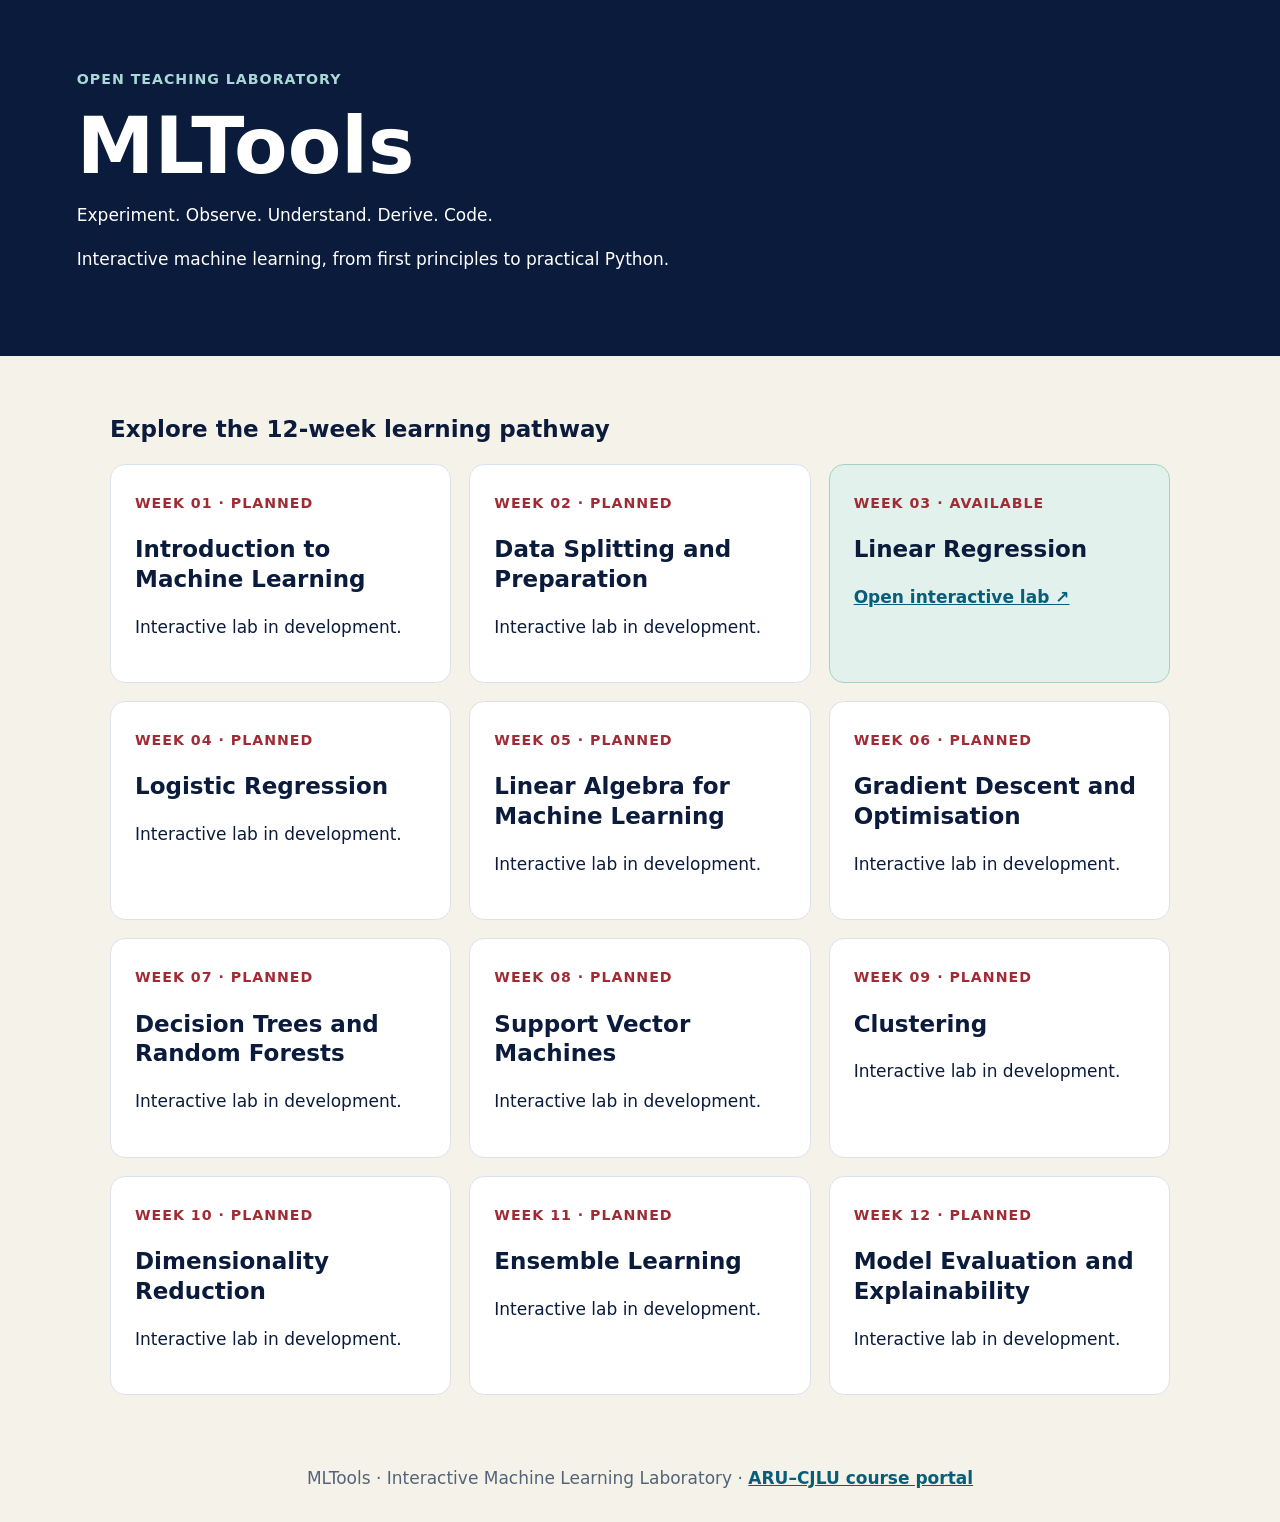
==== index.html @ 70c6faaa "Publish MLTools index.html" ====
<!doctype html><html lang="en"><meta charset="utf-8"><meta name="viewport" content="width=device-width,initial-scale=1"><title>MLTools | Interactive Machine Learning</title><link rel="stylesheet" href="style.css"><header><small style="color:#a9d9d7">OPEN TEACHING LABORATORY</small><h1>MLTools</h1><p>Experiment. Observe. Understand. Derive. Code.</p><p>Interactive machine learning, from first principles to practical Python.</p></header><main><h2>Explore the 12-week learning pathway</h2><div class="grid"><article class=""><small>WEEK 01 · PLANNED</small><h2>Introduction to Machine Learning</h2><p>Interactive lab in development.</p></article><article class=""><small>WEEK 02 · PLANNED</small><h2>Data Splitting and Preparation</h2><p>Interactive lab in development.</p></article><article class="ready"><small>WEEK 03 · AVAILABLE</small><h2>Linear Regression</h2><a href="linear-regression.html">Open interactive lab ↗</a></article><article class=""><small>WEEK 04 · PLANNED</small><h2>Logistic Regression</h2><p>Interactive lab in development.</p></article><article class=""><small>WEEK 05 · PLANNED</small><h2>Linear Algebra for Machine Learning</h2><p>Interactive lab in development.</p></article><article class=""><small>WEEK 06 · PLANNED</small><h2>Gradient Descent and Optimisation</h2><p>Interactive lab in development.</p></article><article class=""><small>WEEK 07 · PLANNED</small><h2>Decision Trees and Random Forests</h2><p>Interactive lab in development.</p></article><article class=""><small>WEEK 08 · PLANNED</small><h2>Support Vector Machines</h2><p>Interactive lab in development.</p></article><article class=""><small>WEEK 09 · PLANNED</small><h2>Clustering</h2><p>Interactive lab in development.</p></article><article class=""><small>WEEK 10 · PLANNED</small><h2>Dimensionality Reduction</h2><p>Interactive lab in development.</p></article><article class=""><small>WEEK 11 · PLANNED</small><h2>Ensemble Learning</h2><p>Interactive lab in development.</p></article><article class=""><small>WEEK 12 · PLANNED</small><h2>Model Evaluation and Explainability</h2><p>Interactive lab in development.</p></article></div></main><footer>MLTools · Interactive Machine Learning Laboratory · <a href="https://kirtiprakash.github.io/aru-cjlu-ai-2026/modules/advanced-machine-learning.html">ARU–CJLU course portal</a></footer></html>
---- style.css ----
*{box-sizing:border-box}body{margin:0;background:#f5f2e9;color:#0b1b3c;font:17px/1.6 system-ui,sans-serif}header{background:#0b1b3c;color:white;padding:65px max(6vw,20px)}h1{font-size:clamp(40px,7vw,78px);line-height:1;margin:15px 0}main{max-width:1100px;margin:auto;padding:40px 20px}.grid{display:grid;grid-template-columns:repeat(auto-fit,minmax(260px,1fr));gap:18px}article{background:white;border:1px solid #dce2ea;border-radius:15px;padding:24px}small{color:#a12b35;font-weight:bold;letter-spacing:1px}a{color:#075e78;font-weight:700}header a{color:white}h2{font-size:23px;line-height:1.3}footer{padding:30px;text-align:center;color:#53647a} .ready{background:#e3f1ed;border-color:#a7d0c3}
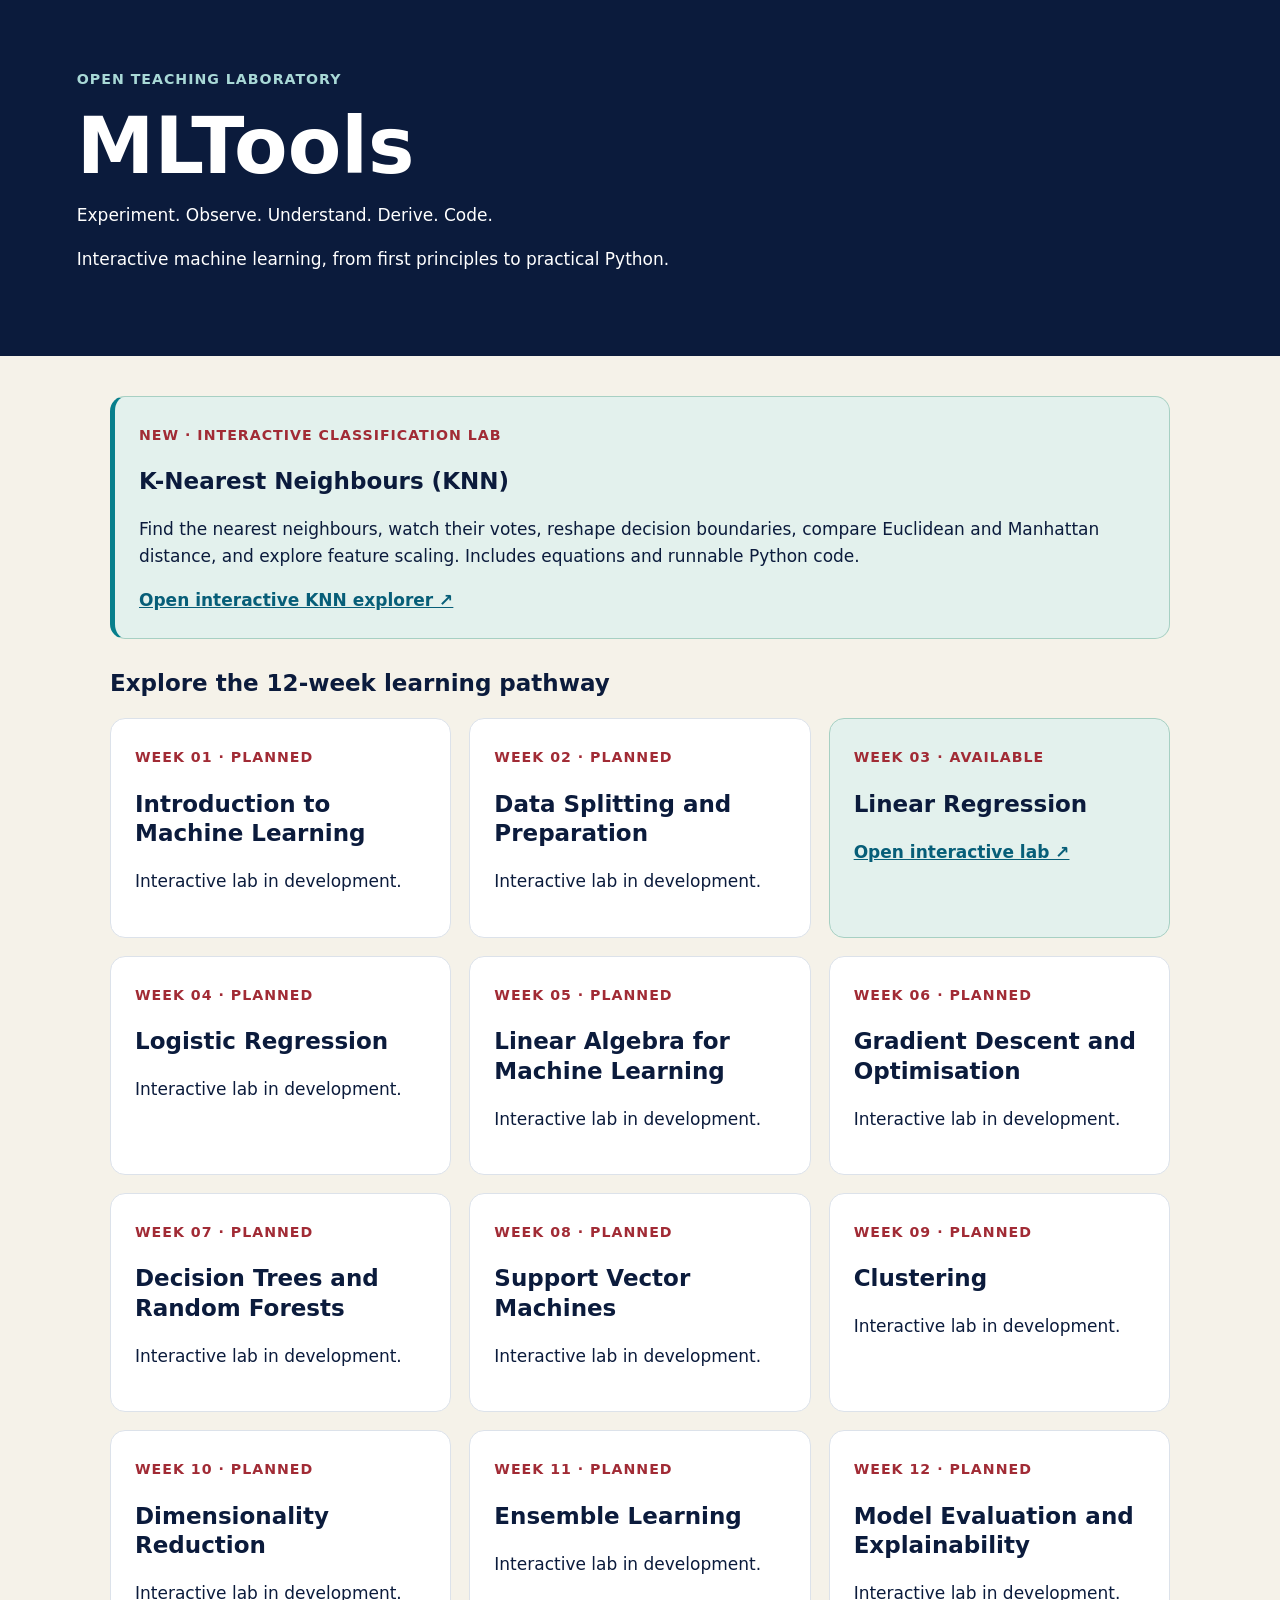
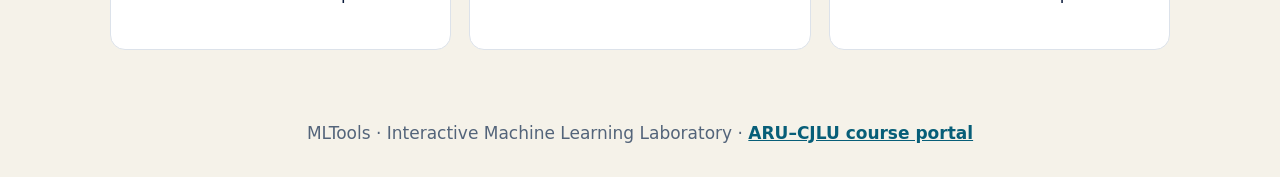
==== commit 1546066d: "Feature KNN explorer on MLTools homepage" ====
--- a/index.html
+++ b/index.html
@@ -1 +1 @@
-<!doctype html><html lang="en"><meta charset="utf-8"><meta name="viewport" content="width=device-width,initial-scale=1"><title>MLTools | Interactive Machine Learning</title><link rel="stylesheet" href="style.css"><header><small style="color:#a9d9d7">OPEN TEACHING LABORATORY</small><h1>MLTools</h1><p>Experiment. Observe. Understand. Derive. Code.</p><p>Interactive machine learning, from first principles to practical Python.</p></header><main><h2>Explore the 12-week learning pathway</h2><div class="grid"><article class=""><small>WEEK 01 · PLANNED</small><h2>Introduction to Machine Learning</h2><p>Interactive lab in development.</p></article><article class=""><small>WEEK 02 · PLANNED</small><h2>Data Splitting and Preparation</h2><p>Interactive lab in development.</p></article><article class="ready"><small>WEEK 03 · AVAILABLE</small><h2>Linear Regression</h2><a href="linear-regression.html">Open interactive lab ↗</a></article><article class=""><small>WEEK 04 · PLANNED</small><h2>Logistic Regression</h2><p>Interactive lab in development.</p></article><article class=""><small>WEEK 05 · PLANNED</small><h2>Linear Algebra for Machine Learning</h2><p>Interactive lab in development.</p></article><article class=""><small>WEEK 06 · PLANNED</small><h2>Gradient Descent and Optimisation</h2><p>Interactive lab in development.</p></article><article class=""><small>WEEK 07 · PLANNED</small><h2>Decision Trees and Random Forests</h2><p>Interactive lab in development.</p></article><article class=""><small>WEEK 08 · PLANNED</small><h2>Support Vector Machines</h2><p>Interactive lab in development.</p></article><article class=""><small>WEEK 09 · PLANNED</small><h2>Clustering</h2><p>Interactive lab in development.</p></article><article class=""><small>WEEK 10 · PLANNED</small><h2>Dimensionality Reduction</h2><p>Interactive lab in development.</p></article><article class=""><small>WEEK 11 · PLANNED</small><h2>Ensemble Learning</h2><p>Interactive lab in development.</p></article><article class=""><small>WEEK 12 · PLANNED</small><h2>Model Evaluation and Explainability</h2><p>Interactive lab in development.</p></article></div></main><footer>MLTools · Interactive Machine Learning Laboratory · <a href="https://kirtiprakash.github.io/aru-cjlu-ai-2026/modules/advanced-machine-learning.html">ARU–CJLU course portal</a></footer></html>+<!doctype html><html lang="en"><meta charset="utf-8"><meta name="viewport" content="width=device-width,initial-scale=1"><title>MLTools | Interactive Machine Learning</title><link rel="stylesheet" href="style.css"><header><small style="color:#a9d9d7">OPEN TEACHING LABORATORY</small><h1>MLTools</h1><p>Experiment. Observe. Understand. Derive. Code.</p><p>Interactive machine learning, from first principles to practical Python.</p></header><main><div class="grid" style="margin:0 0 30px"><article class="ready" style="border-left:5px solid #087f8c"><small>NEW · INTERACTIVE CLASSIFICATION LAB</small><h2>K-Nearest Neighbours (KNN)</h2><p>Find the nearest neighbours, watch their votes, reshape decision boundaries, compare Euclidean and Manhattan distance, and explore feature scaling. Includes equations and runnable Python code.</p><a href="knn.html">Open interactive KNN explorer ↗</a></article></div><h2>Explore the 12-week learning pathway</h2><div class="grid"><article class=""><small>WEEK 01 · PLANNED</small><h2>Introduction to Machine Learning</h2><p>Interactive lab in development.</p></article><article class=""><small>WEEK 02 · PLANNED</small><h2>Data Splitting and Preparation</h2><p>Interactive lab in development.</p></article><article class="ready"><small>WEEK 03 · AVAILABLE</small><h2>Linear Regression</h2><a href="linear-regression.html">Open interactive lab ↗</a></article><article class=""><small>WEEK 04 · PLANNED</small><h2>Logistic Regression</h2><p>Interactive lab in development.</p></article><article class=""><small>WEEK 05 · PLANNED</small><h2>Linear Algebra for Machine Learning</h2><p>Interactive lab in development.</p></article><article class=""><small>WEEK 06 · PLANNED</small><h2>Gradient Descent and Optimisation</h2><p>Interactive lab in development.</p></article><article class=""><small>WEEK 07 · PLANNED</small><h2>Decision Trees and Random Forests</h2><p>Interactive lab in development.</p></article><article class=""><small>WEEK 08 · PLANNED</small><h2>Support Vector Machines</h2><p>Interactive lab in development.</p></article><article class=""><small>WEEK 09 · PLANNED</small><h2>Clustering</h2><p>Interactive lab in development.</p></article><article class=""><small>WEEK 10 · PLANNED</small><h2>Dimensionality Reduction</h2><p>Interactive lab in development.</p></article><article class=""><small>WEEK 11 · PLANNED</small><h2>Ensemble Learning</h2><p>Interactive lab in development.</p></article><article class=""><small>WEEK 12 · PLANNED</small><h2>Model Evaluation and Explainability</h2><p>Interactive lab in development.</p></article></div></main><footer>MLTools · Interactive Machine Learning Laboratory · <a href="https://kirtiprakash.github.io/aru-cjlu-ai-2026/modules/advanced-machine-learning.html">ARU–CJLU course portal</a></footer></html>
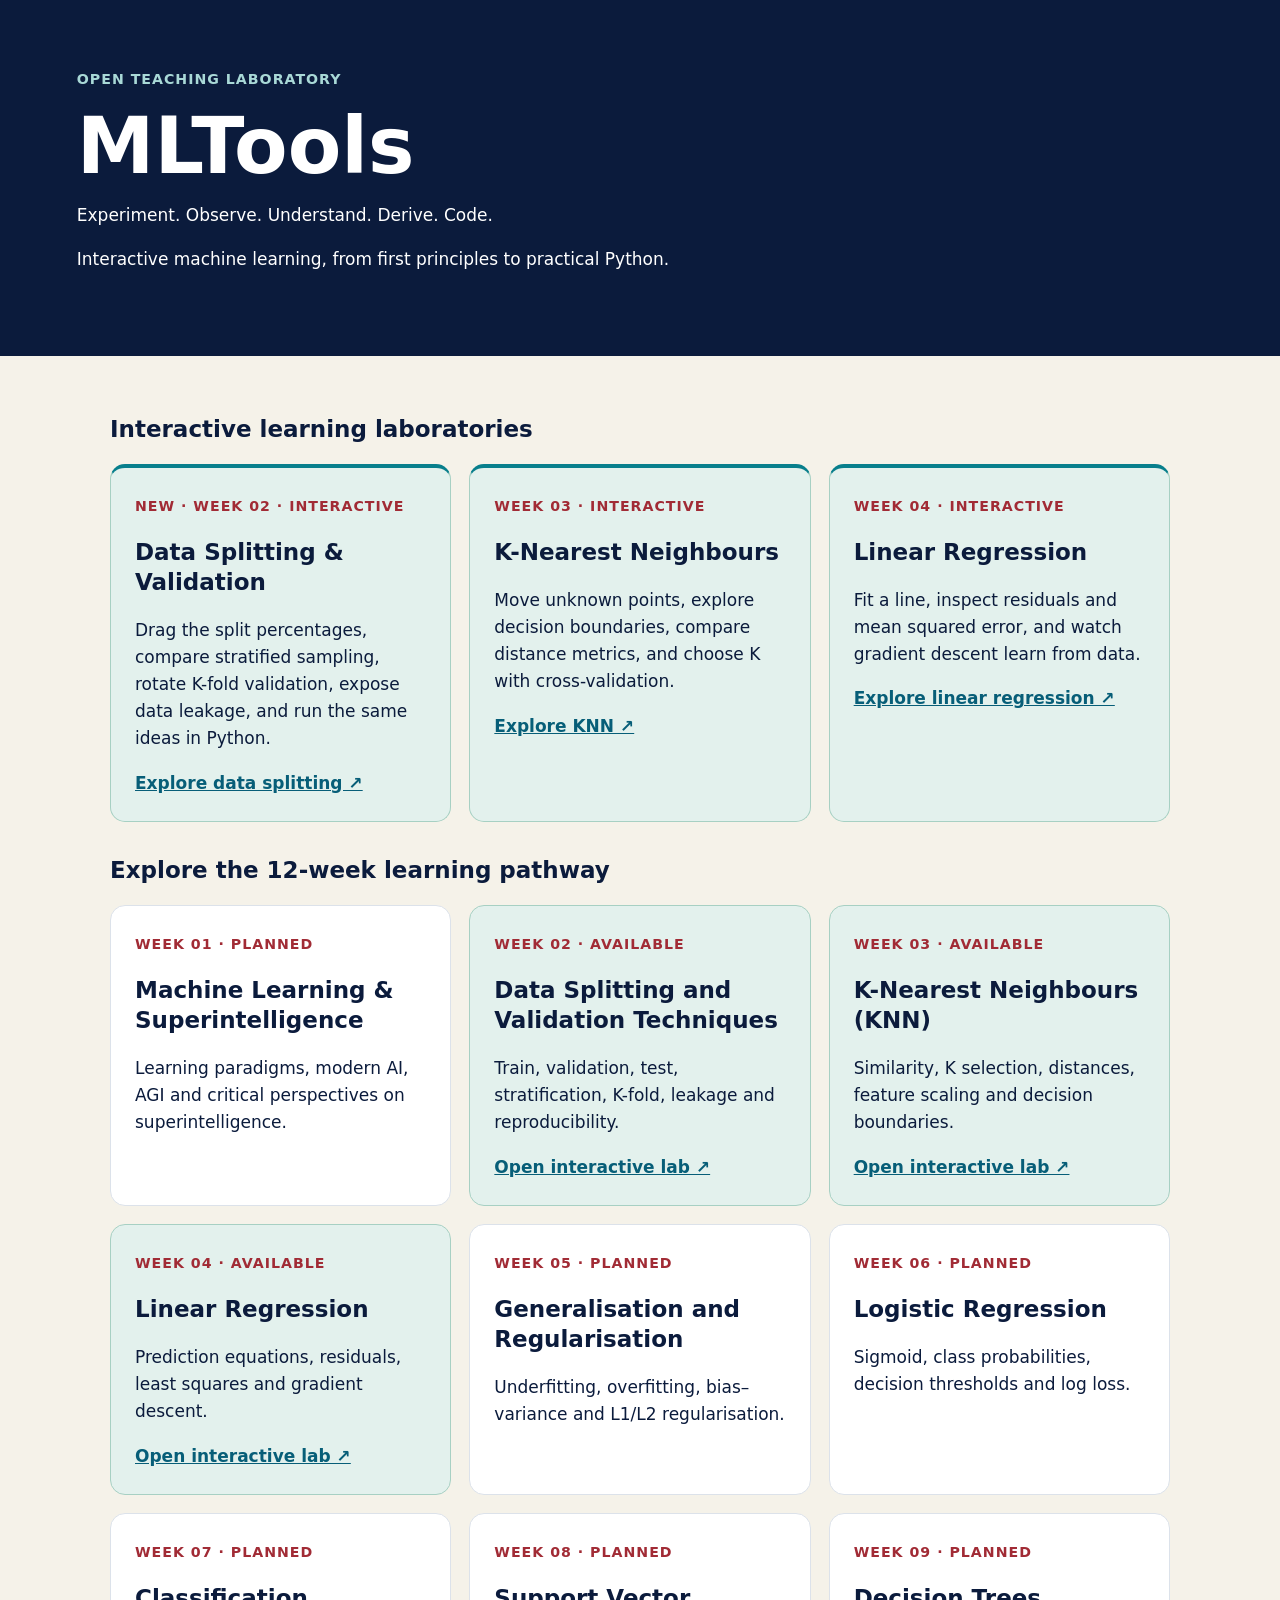
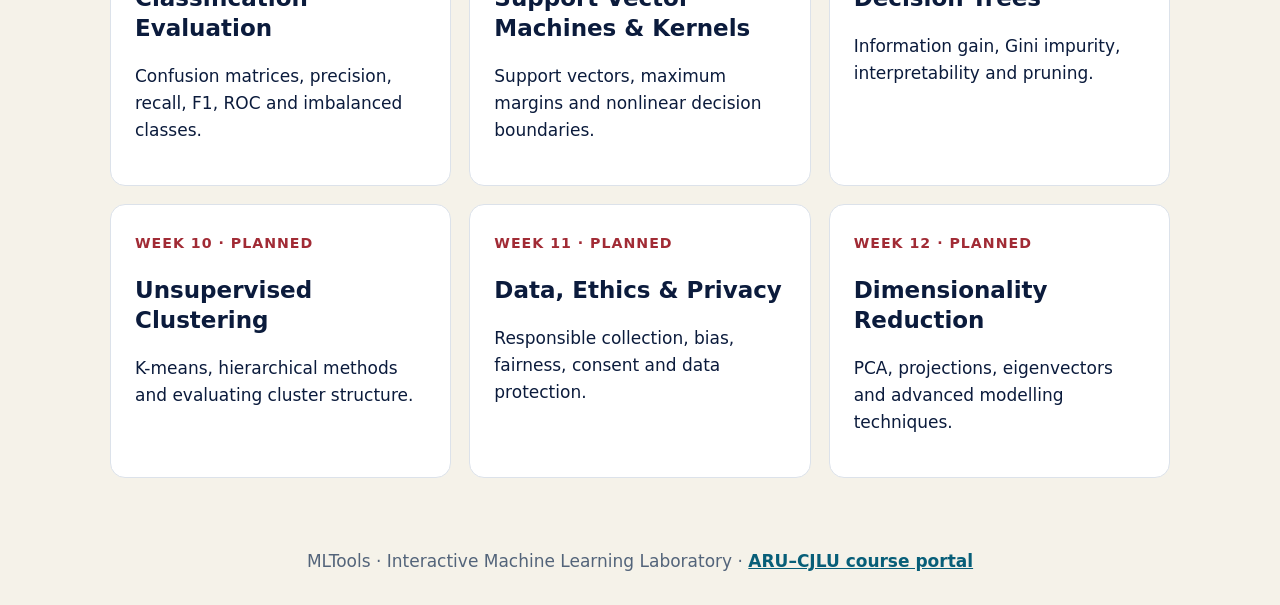
==== commit 829c94a8: "Feature data splitting lab and align MLTools pathway with revised 12-week course" ====
--- a/index.html
+++ b/index.html
@@ -1 +1,35 @@
-<!doctype html><html lang="en"><meta charset="utf-8"><meta name="viewport" content="width=device-width,initial-scale=1"><title>MLTools | Interactive Machine Learning</title><link rel="stylesheet" href="style.css"><header><small style="color:#a9d9d7">OPEN TEACHING LABORATORY</small><h1>MLTools</h1><p>Experiment. Observe. Understand. Derive. Code.</p><p>Interactive machine learning, from first principles to practical Python.</p></header><main><div class="grid" style="margin:0 0 30px"><article class="ready" style="border-left:5px solid #087f8c"><small>NEW · INTERACTIVE CLASSIFICATION LAB</small><h2>K-Nearest Neighbours (KNN)</h2><p>Find the nearest neighbours, watch their votes, reshape decision boundaries, compare Euclidean and Manhattan distance, and explore feature scaling. Includes equations and runnable Python code.</p><a href="knn.html">Open interactive KNN explorer ↗</a></article></div><h2>Explore the 12-week learning pathway</h2><div class="grid"><article class=""><small>WEEK 01 · PLANNED</small><h2>Introduction to Machine Learning</h2><p>Interactive lab in development.</p></article><article class=""><small>WEEK 02 · PLANNED</small><h2>Data Splitting and Preparation</h2><p>Interactive lab in development.</p></article><article class="ready"><small>WEEK 03 · AVAILABLE</small><h2>Linear Regression</h2><a href="linear-regression.html">Open interactive lab ↗</a></article><article class=""><small>WEEK 04 · PLANNED</small><h2>Logistic Regression</h2><p>Interactive lab in development.</p></article><article class=""><small>WEEK 05 · PLANNED</small><h2>Linear Algebra for Machine Learning</h2><p>Interactive lab in development.</p></article><article class=""><small>WEEK 06 · PLANNED</small><h2>Gradient Descent and Optimisation</h2><p>Interactive lab in development.</p></article><article class=""><small>WEEK 07 · PLANNED</small><h2>Decision Trees and Random Forests</h2><p>Interactive lab in development.</p></article><article class=""><small>WEEK 08 · PLANNED</small><h2>Support Vector Machines</h2><p>Interactive lab in development.</p></article><article class=""><small>WEEK 09 · PLANNED</small><h2>Clustering</h2><p>Interactive lab in development.</p></article><article class=""><small>WEEK 10 · PLANNED</small><h2>Dimensionality Reduction</h2><p>Interactive lab in development.</p></article><article class=""><small>WEEK 11 · PLANNED</small><h2>Ensemble Learning</h2><p>Interactive lab in development.</p></article><article class=""><small>WEEK 12 · PLANNED</small><h2>Model Evaluation and Explainability</h2><p>Interactive lab in development.</p></article></div></main><footer>MLTools · Interactive Machine Learning Laboratory · <a href="https://kirtiprakash.github.io/aru-cjlu-ai-2026/modules/advanced-machine-learning.html">ARU–CJLU course portal</a></footer></html>+<!doctype html><html lang="en"><meta charset="utf-8"><meta name="viewport" content="width=device-width,initial-scale=1"><title>MLTools | Interactive Machine Learning</title><link rel="stylesheet" href="style.css"><header><small style="color:#a9d9d7">OPEN TEACHING LABORATORY</small><h1>MLTools</h1><p>Experiment. Observe. Understand. Derive. Code.</p><p>Interactive machine learning, from first principles to practical Python.</p></header><main>
+<h2>Interactive learning laboratories</h2>
+<div class="grid" style="margin:0 0 34px">
+ <article class="ready" style="border-top:4px solid #087f8c">
+  <small>NEW · WEEK 02 · INTERACTIVE</small><h2>Data Splitting &amp; Validation</h2>
+  <p>Drag the split percentages, compare stratified sampling, rotate K-fold validation, expose data leakage, and run the same ideas in Python.</p>
+  <a href="data-splitting.html">Explore data splitting ↗</a>
+ </article>
+ <article class="ready" style="border-top:4px solid #087f8c">
+  <small>WEEK 03 · INTERACTIVE</small><h2>K-Nearest Neighbours</h2>
+  <p>Move unknown points, explore decision boundaries, compare distance metrics, and choose K with cross-validation.</p>
+  <a href="knn.html">Explore KNN ↗</a>
+ </article>
+ <article class="ready" style="border-top:4px solid #087f8c">
+  <small>WEEK 04 · INTERACTIVE</small><h2>Linear Regression</h2>
+  <p>Fit a line, inspect residuals and mean squared error, and watch gradient descent learn from data.</p>
+  <a href="linear-regression.html">Explore linear regression ↗</a>
+ </article>
+</div>
+<h2>Explore the 12-week learning pathway</h2>
+<div class="grid">
+ <article><small>WEEK 01 · PLANNED</small><h2>Machine Learning &amp; Superintelligence</h2><p>Learning paradigms, modern AI, AGI and critical perspectives on superintelligence.</p></article>
+ <article class="ready"><small>WEEK 02 · AVAILABLE</small><h2>Data Splitting and Validation Techniques</h2><p>Train, validation, test, stratification, K-fold, leakage and reproducibility.</p><a href="data-splitting.html">Open interactive lab ↗</a></article>
+ <article class="ready"><small>WEEK 03 · AVAILABLE</small><h2>K-Nearest Neighbours (KNN)</h2><p>Similarity, K selection, distances, feature scaling and decision boundaries.</p><a href="knn.html">Open interactive lab ↗</a></article>
+ <article class="ready"><small>WEEK 04 · AVAILABLE</small><h2>Linear Regression</h2><p>Prediction equations, residuals, least squares and gradient descent.</p><a href="linear-regression.html">Open interactive lab ↗</a></article>
+ <article><small>WEEK 05 · PLANNED</small><h2>Generalisation and Regularisation</h2><p>Underfitting, overfitting, bias–variance and L1/L2 regularisation.</p></article>
+ <article><small>WEEK 06 · PLANNED</small><h2>Logistic Regression</h2><p>Sigmoid, class probabilities, decision thresholds and log loss.</p></article>
+ <article><small>WEEK 07 · PLANNED</small><h2>Classification Evaluation</h2><p>Confusion matrices, precision, recall, F1, ROC and imbalanced classes.</p></article>
+ <article><small>WEEK 08 · PLANNED</small><h2>Support Vector Machines &amp; Kernels</h2><p>Support vectors, maximum margins and nonlinear decision boundaries.</p></article>
+ <article><small>WEEK 09 · PLANNED</small><h2>Decision Trees</h2><p>Information gain, Gini impurity, interpretability and pruning.</p></article>
+ <article><small>WEEK 10 · PLANNED</small><h2>Unsupervised Clustering</h2><p>K-means, hierarchical methods and evaluating cluster structure.</p></article>
+ <article><small>WEEK 11 · PLANNED</small><h2>Data, Ethics &amp; Privacy</h2><p>Responsible collection, bias, fairness, consent and data protection.</p></article>
+ <article><small>WEEK 12 · PLANNED</small><h2>Dimensionality Reduction</h2><p>PCA, projections, eigenvectors and advanced modelling techniques.</p></article>
+</div>
+</main><footer>MLTools · Interactive Machine Learning Laboratory · <a href="https://kirtiprakash.github.io/aru-cjlu-ai-2026/modules/advanced-machine-learning.html">ARU–CJLU course portal</a></footer></html>
